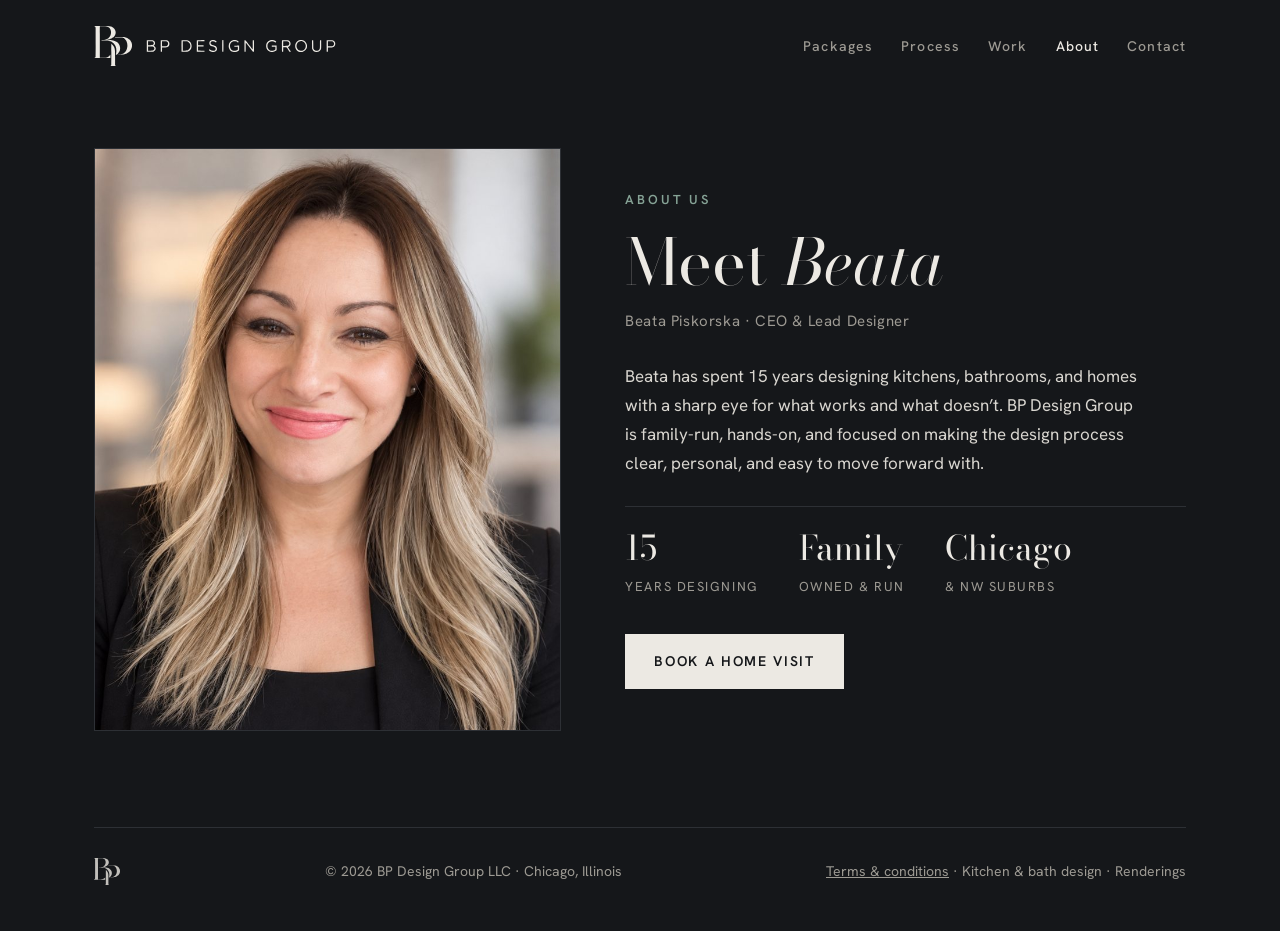
==== about.html @ d82a1bcd "New headshot and bio on About page Co-Authored-By: Claude Opus 5.5 <noreply@anthropic.com>" ====
<!doctype html>
<html lang="en">
<head>
<meta charset="utf-8">
<meta name="viewport" content="width=device-width, initial-scale=1">
<title>About | BP Design Group</title>
<meta name="description" content="BP Design Group is a family-run kitchen and bath design firm led by Beata Piskorska, with 15 years of experience designing homes in Chicago and the northwest suburbs.">
<meta property="og:title" content="About BP Design Group">
<meta property="og:description" content="A family-run kitchen and bath design firm led by Beata Piskorska.">
<meta property="og:type" content="website">
<meta property="og:url" content="https://bpdesignchi.com/about.html">
<meta property="og:image" content="https://bpdesignchi.com/img/beata-headshot.jpg">
<meta name="theme-color" content="#15171A">
<link rel="icon" href="favicon.svg" type="image/svg+xml">
<link rel="canonical" href="https://bpdesignchi.com/about.html">
<link rel="preconnect" href="https://fonts.googleapis.com"><link rel="preconnect" href="https://fonts.gstatic.com" crossorigin>
<link href="https://fonts.googleapis.com/css2?family=Bodoni+Moda:ital,opsz,wght@0,6..96,400;1,6..96,400&family=Hanken+Grotesk:wght@400;500;600&display=swap" rel="stylesheet">
<style>
  :root { --bg:#15171A; --raised:#1C1F23; --text:#ECE9E3; --soft:#9D9A93; --rule:#2D3035; --acc:#86A396; --g:24px; }
  * { box-sizing:border-box; }
  body { margin:0; background:var(--bg); color:var(--text); font:400 17px/1.7 "Hanken Grotesk", system-ui, sans-serif; }
  a { color:inherit; }
  .wrap { max-width:1140px; margin:0 auto; padding:0 var(--g); }
  header.top { display:flex; justify-content:space-between; align-items:center; padding:26px 0; }
  .brand { display:inline-flex; align-items:center; gap:14px; text-decoration:none; }
  .brand img { display:block; height:auto; }
  .brand-mark { width:38px; } .brand-word { width:190px; }
  nav a { margin-left:28px; text-decoration:none; font-size:14px; font-weight:500; letter-spacing:.08em; color:var(--soft); }
  nav a:hover, nav a[aria-current] { color:var(--text); }
  .about { display:grid; grid-template-columns:minmax(0, 5fr) minmax(0, 6fr); gap:64px; align-items:center; padding:56px 0 96px; }
  .portrait { margin:0; }
  .portrait img { display:block; width:100%; height:auto; border:1px solid var(--rule); }
  .eyebrow { font-size:13px; font-weight:600; letter-spacing:.22em; text-transform:uppercase; color:var(--acc); margin:0 0 18px; }
  h1 { font:400 clamp(40px,5vw,64px)/1.05 "Bodoni Moda", serif; margin:0; }
  h1 em { font-style:italic; }
  .role { margin:12px 0 28px; color:var(--soft); font-size:15px; letter-spacing:.04em; }
  .about p.body { color:#D9D6D0; margin:0 0 18px; max-width:52ch; }
  .facts { display:flex; flex-wrap:wrap; gap:14px 40px; list-style:none; padding:24px 0 0; margin:28px 0 34px; border-top:1px solid var(--rule); }
  .facts strong { display:block; font:400 34px/1 "Bodoni Moda", serif; color:var(--text); margin-bottom:6px; }
  .facts span { font-size:13px; letter-spacing:.12em; text-transform:uppercase; color:var(--soft); }
  .btn { display:inline-block; padding:15px 28px; background:var(--text); color:var(--bg); text-decoration:none; font-weight:600; font-size:14px; letter-spacing:.12em; text-transform:uppercase; border:1px solid var(--text); transition:background .2s,color .2s; }
  .btn:hover { background:transparent; color:var(--text); }
  footer { padding:30px 0 46px; border-top:1px solid var(--rule); font-size:14px; color:var(--soft); display:flex; flex-wrap:wrap; gap:8px 24px; justify-content:space-between; align-items:center; }
  .foot-mark { display:block; width:26px; height:auto; opacity:.8; }
  a:focus-visible { outline:2px solid var(--acc); outline-offset:3px; }
  @media (max-width:880px) {
    nav { display:none; }
    .about { grid-template-columns:1fr; gap:36px; padding-top:24px; }
    .portrait { max-width:420px; }
  }
  @media (max-width:420px) { .brand-word { width:150px; } .brand-mark { width:32px; } }
</style>
</head>
<body>
<div class="wrap">
  <header class="top">
    <a class="brand" href="/" aria-label="BP Design Group, home"><img class="brand-mark" src="logo-mark.svg" width="38" height="40" alt=""><img class="brand-word" src="logo-wordmark.svg" width="190" height="12" alt="BP Design Group"></a>
    <nav><a href="/#packages">Packages</a><a href="/#process">Process</a><a href="work.html">Work</a><a href="about.html" aria-current="page">About</a><a href="/#contact">Contact</a></nav>
  </header>

  <main class="about">
    <figure class="portrait">
      <img src="img/beata-headshot.jpg" width="800" height="1000" alt="Beata Piskorska, CEO and Lead Designer of BP Design Group">
    </figure>
    <div>
      <p class="eyebrow">About us</p>
      <h1>Meet <em>Beata</em></h1>
      <p class="role">Beata Piskorska · CEO &amp; Lead Designer</p>
      <p class="body">Beata has spent 15 years designing kitchens, bathrooms, and homes with a sharp eye for what works and what doesn&rsquo;t. BP Design Group is family-run, hands-on, and focused on making the design process clear, personal, and easy to move forward with.</p>
      <ul class="facts">
        <li><strong>15</strong><span>Years designing</span></li>
        <li><strong>Family</strong><span>Owned &amp; run</span></li>
        <li><strong>Chicago</strong><span>&amp; NW suburbs</span></li>
      </ul>
      <a class="btn" href="/#packages">Book a home visit</a>
    </div>
  </main>

  <footer><img class="foot-mark" src="logo-mark.svg" width="26" height="27" alt=""><span>© <span id="year">2026</span> BP Design Group LLC · Chicago, Illinois</span><span><a href="terms.html">Terms &amp; conditions</a> · Kitchen &amp; bath design · Renderings</span></footer>
</div>
<script>document.getElementById("year").textContent = new Date().getFullYear();</script>
</body>
</html>
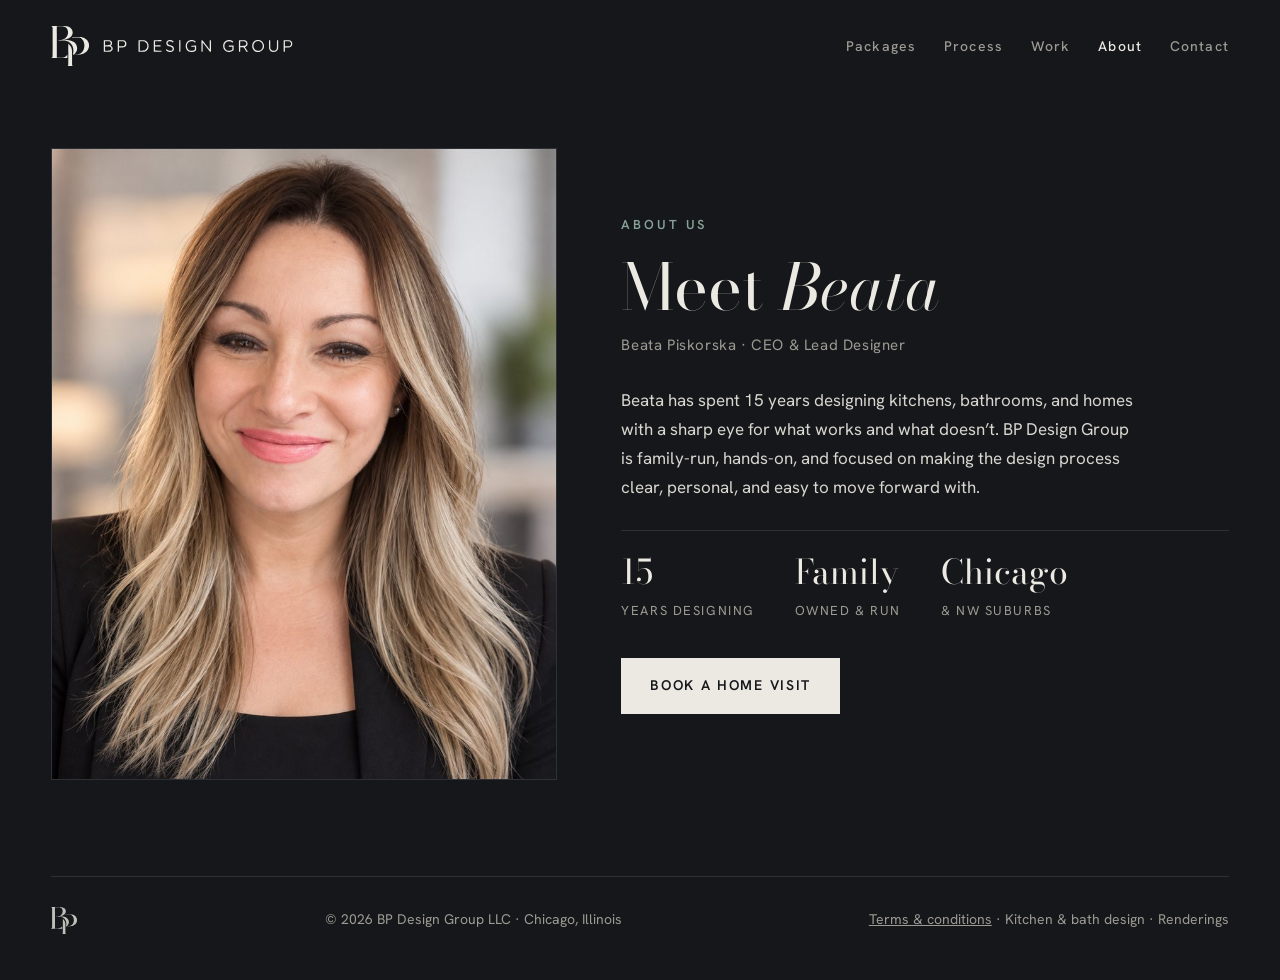
==== commit 0e2e8bfb: "Wider desktop layout, mobile menu on every page, pricing note, wording aligned with terms Co-Authore" ====
--- a/about.html
+++ b/about.html
@@ -50,12 +50,14 @@
   }
   @media (max-width:420px) { .brand-word { width:150px; } .brand-mark { width:32px; } }
 </style>
+<link rel="stylesheet" href="site.css">
 </head>
 <body>
 <div class="wrap">
   <header class="top">
     <a class="brand" href="/" aria-label="BP Design Group, home"><img class="brand-mark" src="logo-mark.svg" width="38" height="40" alt=""><img class="brand-word" src="logo-wordmark.svg" width="190" height="12" alt="BP Design Group"></a>
-    <nav><a href="/#packages">Packages</a><a href="/#process">Process</a><a href="work.html">Work</a><a href="about.html" aria-current="page">About</a><a href="/#contact">Contact</a></nav>
+    <button type="button" class="menu-btn" aria-expanded="false" aria-controls="site-nav"><span class="bars" aria-hidden="true"><i></i><i></i><i></i></span>Menu</button>
+    <nav id="site-nav" aria-label="Main"><a href="/#packages">Packages</a><a href="/#process">Process</a><a href="work.html">Work</a><a href="about.html" aria-current="page">About</a><a href="/#contact">Contact</a></nav>
   </header>
 
   <main class="about">
@@ -79,5 +81,6 @@
   <footer><img class="foot-mark" src="logo-mark.svg" width="26" height="27" alt=""><span>© <span id="year">2026</span> BP Design Group LLC · Chicago, Illinois</span><span><a href="terms.html">Terms &amp; conditions</a> · Kitchen &amp; bath design · Renderings</span></footer>
 </div>
 <script>document.getElementById("year").textContent = new Date().getFullYear();</script>
+<script src="site.js" defer></script>
 </body>
 </html>
--- a/site.css
+++ b/site.css
@@ -0,0 +1,24 @@
+/* Shared across all pages: loaded after each page's own styles. */
+
+/* Wider layout on large screens, comfortable gutters on small ones. */
+.wrap { max-width:1360px; padding:0 clamp(20px, 4vw, 56px); }
+@media (min-width:1440px) { body { font-size:18px; } }
+
+/* Header and mobile menu */
+header.top { position:relative; gap:20px; }
+.menu-btn { display:none; align-items:center; gap:10px; background:none; border:1px solid var(--rule); color:var(--text); font:600 13px/1 "Hanken Grotesk", sans-serif; letter-spacing:.14em; text-transform:uppercase; padding:11px 14px; cursor:pointer; }
+.menu-btn .bars { display:grid; gap:4px; width:16px; }
+.menu-btn .bars i { display:block; height:1.5px; background:currentColor; transition:transform .2s, opacity .2s; }
+.menu-btn[aria-expanded="true"] .bars i:nth-child(1) { transform:translateY(5.5px) rotate(45deg); }
+.menu-btn[aria-expanded="true"] .bars i:nth-child(2) { opacity:0; }
+.menu-btn[aria-expanded="true"] .bars i:nth-child(3) { transform:translateY(-5.5px) rotate(-45deg); }
+.menu-btn:focus-visible { outline:2px solid var(--acc); outline-offset:3px; }
+
+@media (max-width:880px) {
+  .menu-btn { display:inline-flex; }
+  header.top nav { display:none; position:absolute; top:calc(100% - 10px); left:0; right:0; z-index:30; flex-direction:column; background:var(--raised); border:1px solid var(--rule); box-shadow:0 18px 40px rgba(0,0,0,.45); }
+  header.top nav.open { display:flex; }
+  header.top nav a { margin:0; padding:15px 20px; font-size:16px; letter-spacing:.06em; color:var(--text); border-top:1px solid var(--rule); }
+  header.top nav a:first-child { border-top:0; }
+}
+@media (prefers-reduced-motion: reduce) { .menu-btn .bars i { transition:none; } }
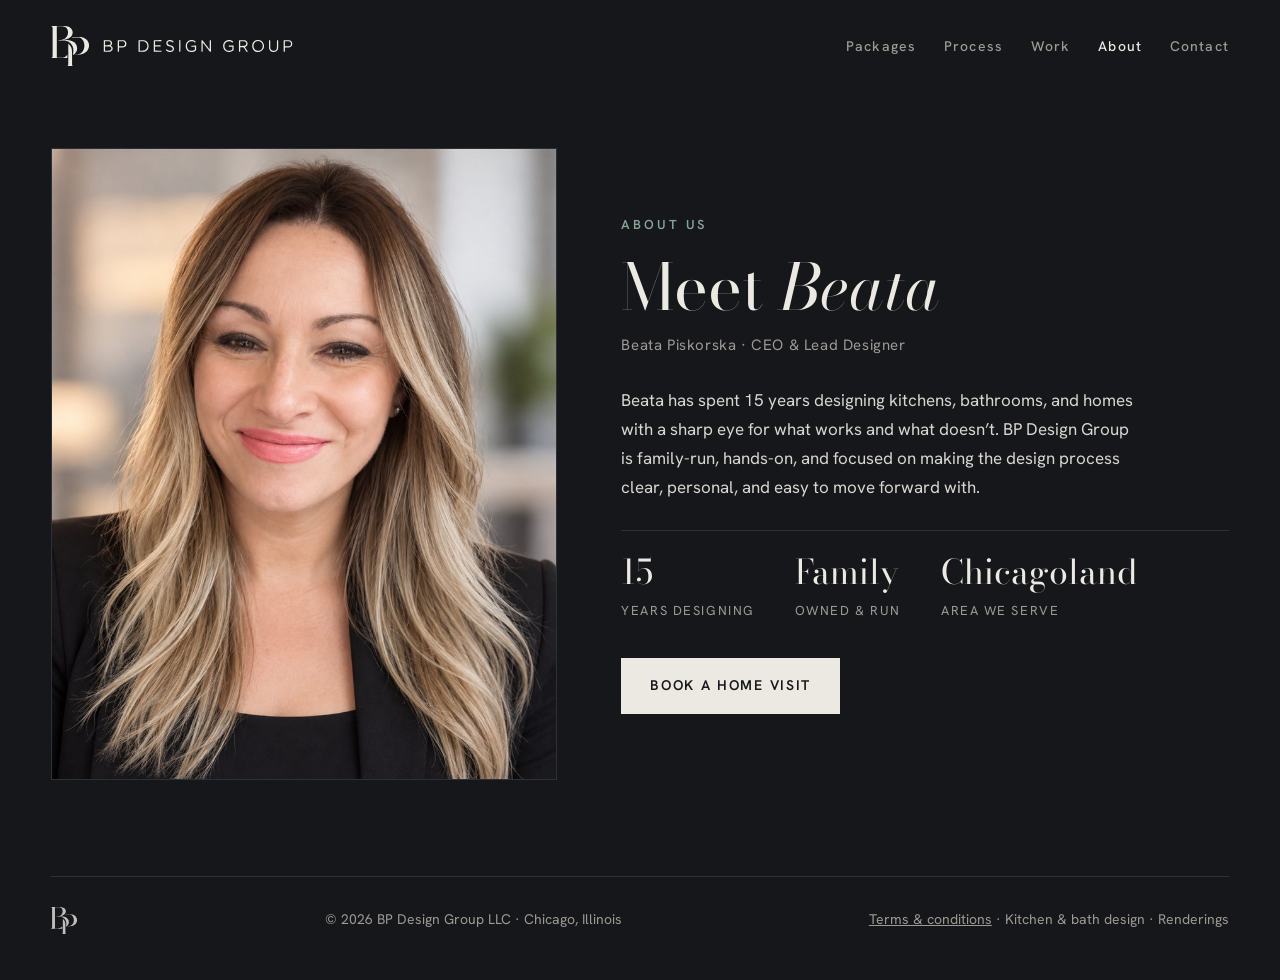
==== commit b806be5c: "Required phone, structured project address with verification, Chicagoland Area wording Co-Authored-B" ====
--- a/about.html
+++ b/about.html
@@ -4,7 +4,7 @@
 <meta charset="utf-8">
 <meta name="viewport" content="width=device-width, initial-scale=1">
 <title>About | BP Design Group</title>
-<meta name="description" content="BP Design Group is a family-run kitchen and bath design firm led by Beata Piskorska, with 15 years of experience designing homes in Chicago and the northwest suburbs.">
+<meta name="description" content="BP Design Group is a family-run kitchen and bath design firm led by Beata Piskorska, with 15 years of experience designing homes across the Chicagoland Area.">
 <meta property="og:title" content="About BP Design Group">
 <meta property="og:description" content="A family-run kitchen and bath design firm led by Beata Piskorska.">
 <meta property="og:type" content="website">
@@ -72,7 +72,7 @@
       <ul class="facts">
         <li><strong>15</strong><span>Years designing</span></li>
         <li><strong>Family</strong><span>Owned &amp; run</span></li>
-        <li><strong>Chicago</strong><span>&amp; NW suburbs</span></li>
+        <li><strong>Chicagoland</strong><span>Area we serve</span></li>
       </ul>
       <a class="btn" href="/#packages">Book a home visit</a>
     </div>
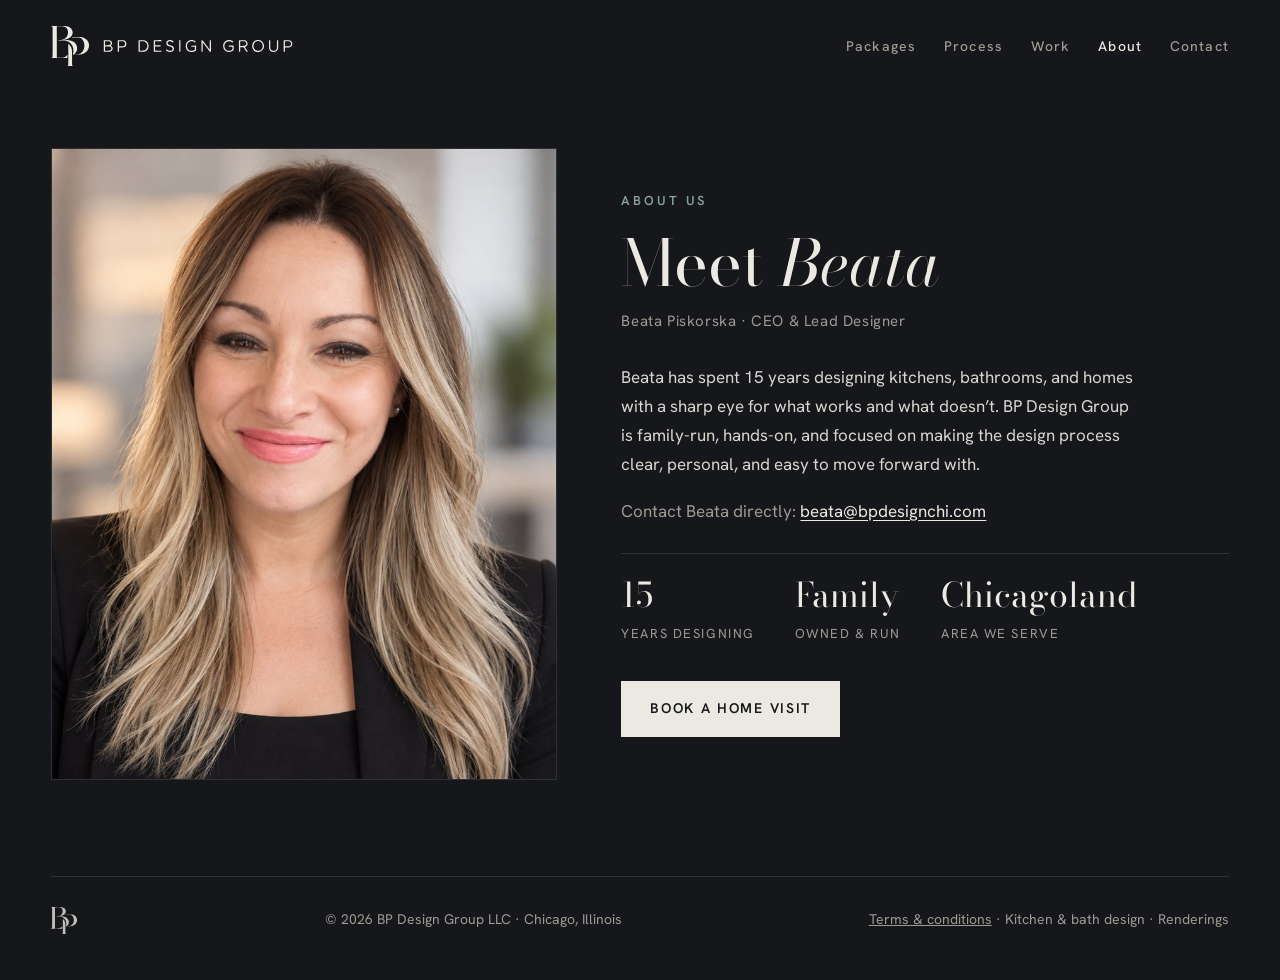
==== commit 6fbd93b6: "Three-step booking with room types; hide multi-room price until rooms chosen; Beata's direct email C" ====
--- a/about.html
+++ b/about.html
@@ -35,6 +35,8 @@
   h1 em { font-style:italic; }
   .role { margin:12px 0 28px; color:var(--soft); font-size:15px; letter-spacing:.04em; }
   .about p.body { color:#D9D6D0; margin:0 0 18px; max-width:52ch; }
+  .direct { margin:6px 0 0; color:var(--soft); }
+  .direct a { color:var(--text); text-underline-offset:3px; }
   .facts { display:flex; flex-wrap:wrap; gap:14px 40px; list-style:none; padding:24px 0 0; margin:28px 0 34px; border-top:1px solid var(--rule); }
   .facts strong { display:block; font:400 34px/1 "Bodoni Moda", serif; color:var(--text); margin-bottom:6px; }
   .facts span { font-size:13px; letter-spacing:.12em; text-transform:uppercase; color:var(--soft); }
@@ -69,6 +71,7 @@
       <h1>Meet <em>Beata</em></h1>
       <p class="role">Beata Piskorska · CEO &amp; Lead Designer</p>
       <p class="body">Beata has spent 15 years designing kitchens, bathrooms, and homes with a sharp eye for what works and what doesn&rsquo;t. BP Design Group is family-run, hands-on, and focused on making the design process clear, personal, and easy to move forward with.</p>
+      <p class="direct">Contact Beata directly: <a href="mailto:beata@bpdesignchi.com">beata@bpdesignchi.com</a></p>
       <ul class="facts">
         <li><strong>15</strong><span>Years designing</span></li>
         <li><strong>Family</strong><span>Owned &amp; run</span></li>
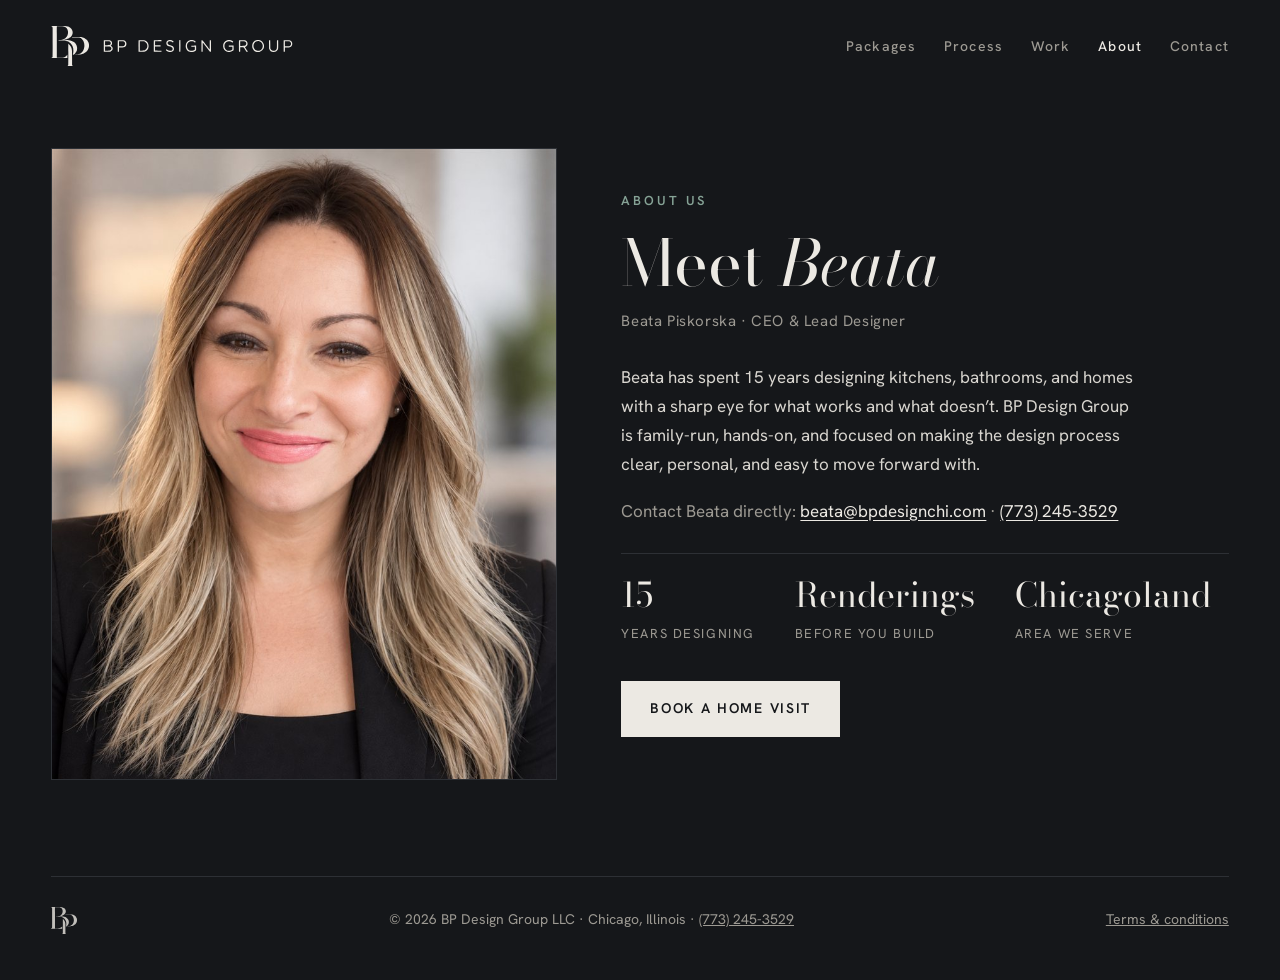
==== commit c94628e4: "Portfolio, before/after grid, photo viewer, phone number, pricing layout - Home: four before/afters " ====
--- a/about.html
+++ b/about.html
@@ -71,17 +71,17 @@
       <h1>Meet <em>Beata</em></h1>
       <p class="role">Beata Piskorska · CEO &amp; Lead Designer</p>
       <p class="body">Beata has spent 15 years designing kitchens, bathrooms, and homes with a sharp eye for what works and what doesn&rsquo;t. BP Design Group is family-run, hands-on, and focused on making the design process clear, personal, and easy to move forward with.</p>
-      <p class="direct">Contact Beata directly: <a href="mailto:beata@bpdesignchi.com">beata@bpdesignchi.com</a></p>
+      <p class="direct">Contact Beata directly: <a href="mailto:beata@bpdesignchi.com">beata@bpdesignchi.com</a> · <a href="tel:+17732453529">(773) 245-3529</a></p>
       <ul class="facts">
         <li><strong>15</strong><span>Years designing</span></li>
-        <li><strong>Family</strong><span>Owned &amp; run</span></li>
+        <li><strong>Renderings</strong><span>Before you build</span></li>
         <li><strong>Chicagoland</strong><span>Area we serve</span></li>
       </ul>
       <a class="btn" href="/#packages">Book a home visit</a>
     </div>
   </main>
 
-  <footer><img class="foot-mark" src="logo-mark.svg" width="26" height="27" alt=""><span>© <span id="year">2026</span> BP Design Group LLC · Chicago, Illinois</span><span><a href="terms.html">Terms &amp; conditions</a> · Kitchen &amp; bath design · Renderings</span></footer>
+  <footer><img class="foot-mark" src="logo-mark.svg" width="26" height="27" alt=""><span>© <span id="year">2026</span> BP Design Group LLC · Chicago, Illinois · <a href="tel:+17732453529">(773) 245-3529</a></span><span><a href="terms.html">Terms &amp; conditions</a></span></footer>
 </div>
 <script>document.getElementById("year").textContent = new Date().getFullYear();</script>
 <script src="site.js" defer></script>
--- a/site.css
+++ b/site.css
@@ -22,3 +22,28 @@
   header.top nav a:first-child { border-top:0; }
 }
 @media (prefers-reduced-motion: reduce) { .menu-btn .bars i { transition:none; } }
+
+/* Photo viewer (site.js): project photos open larger in the page */
+.reveal .frame, .gallery img { cursor:zoom-in; }
+.reveal .frame:focus-visible, .gallery img:focus-visible { outline:2px solid var(--acc); outline-offset:3px; }
+dialog.lightbox { position:fixed; inset:0; width:100%; height:100%; max-width:100%; max-height:100%; margin:0; padding:0; border:0; background:rgba(10,11,13,.94); color:var(--text); overflow:hidden; }
+dialog.lightbox[open] { display:flex; align-items:center; justify-content:center; }
+dialog.lightbox::backdrop { background:transparent; }
+.lightbox img { display:block; max-width:94vw; max-height:84vh; height:auto; object-fit:contain; border:1px solid var(--rule); background:var(--raised); }
+.lightbox button { position:absolute; background:rgba(21,23,26,.72); border:1px solid var(--rule); color:var(--text); cursor:pointer; }
+.lightbox button:hover { background:var(--raised); border-color:var(--soft); }
+.lightbox button:focus-visible { outline:2px solid var(--acc); outline-offset:3px; }
+.lightbox .lb-close { top:16px; right:16px; width:48px; height:48px; font-size:30px; line-height:1; }
+.lightbox .lb-prev, .lightbox .lb-next { top:50%; transform:translateY(-50%); width:52px; height:72px; font-size:40px; line-height:1; }
+.lightbox .lb-prev { left:16px; } .lightbox .lb-next { right:16px; }
+.lightbox .lb-toggle { bottom:18px; left:50%; transform:translateX(-50%); padding:12px 18px; font:600 13px/1 "Hanken Grotesk", sans-serif; letter-spacing:.12em; text-transform:uppercase; color:var(--bg); background:var(--text); border-color:var(--text); }
+.lightbox .lb-toggle:hover { background:#fff; }
+.lightbox .lb-state { position:absolute; top:24px; left:20px; font-size:12px; font-weight:600; letter-spacing:.18em; text-transform:uppercase; padding:6px 10px; background:rgba(21,23,26,.8); }
+.lightbox [hidden] { display:none; }
+@media (max-width:600px) {
+  .lightbox .lb-prev, .lightbox .lb-next { top:auto; bottom:14px; transform:none; width:48px; height:48px; font-size:32px; }
+  .lightbox .lb-toggle { bottom:18px; }
+}
+
+/* Keep phone numbers on one line */
+a[href^="tel:"] { white-space:nowrap; }
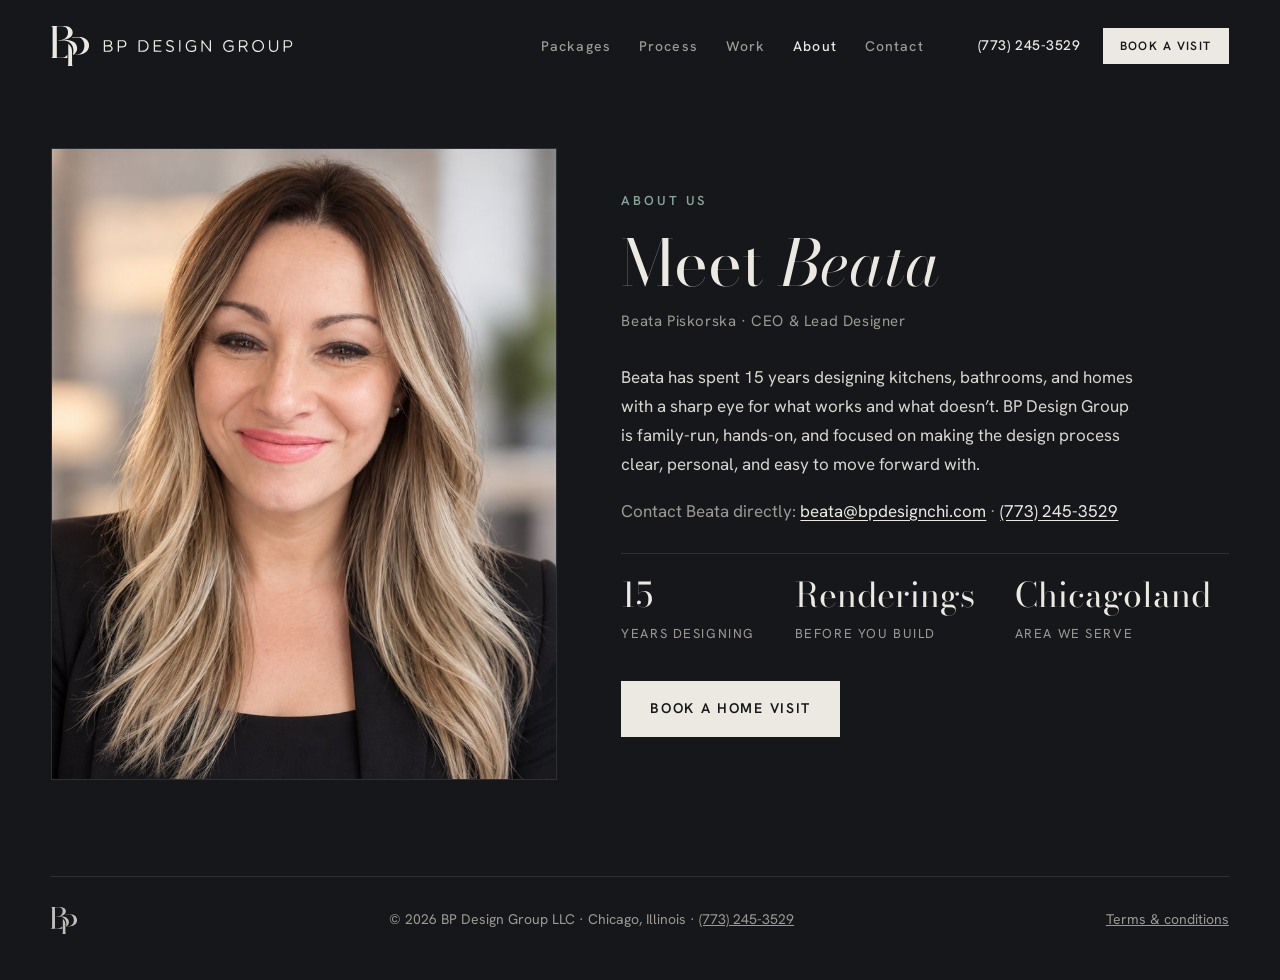
==== commit 0d8d50b7: "Test polish: header phone + Book a visit on every page, Call/Book bar on phones, hero trust line and" ====
--- a/about.html
+++ b/about.html
@@ -60,6 +60,7 @@
     <a class="brand" href="/" aria-label="BP Design Group, home"><img class="brand-mark" src="logo-mark.svg" width="38" height="40" alt=""><img class="brand-word" src="logo-wordmark.svg" width="190" height="12" alt="BP Design Group"></a>
     <button type="button" class="menu-btn" aria-expanded="false" aria-controls="site-nav"><span class="bars" aria-hidden="true"><i></i><i></i><i></i></span>Menu</button>
     <nav id="site-nav" aria-label="Main"><a href="/#packages">Packages</a><a href="/#process">Process</a><a href="work.html">Work</a><a href="about.html" aria-current="page">About</a><a href="/#contact">Contact</a></nav>
+    <div class="head-actions"><a class="head-phone" href="tel:+17732453529">(773) 245-3529</a><a class="head-cta" href="/#packages">Book a visit</a></div>
   </header>
 
   <main class="about">
--- a/site.css
+++ b/site.css
@@ -24,8 +24,8 @@
 @media (prefers-reduced-motion: reduce) { .menu-btn .bars i { transition:none; } }
 
 /* Photo viewer (site.js): project photos open larger in the page */
-.reveal .frame, .gallery img { cursor:zoom-in; }
-.reveal .frame:focus-visible, .gallery img:focus-visible { outline:2px solid var(--acc); outline-offset:3px; }
+.reveal .frame, .gallery img, .step-shots img { cursor:zoom-in; }
+.reveal .frame:focus-visible, .gallery img:focus-visible, .step-shots img:focus-visible { outline:2px solid var(--acc); outline-offset:3px; }
 dialog.lightbox { position:fixed; inset:0; width:100%; height:100%; max-width:100%; max-height:100%; margin:0; padding:0; border:0; background:rgba(10,11,13,.94); color:var(--text); overflow:hidden; }
 dialog.lightbox[open] { display:flex; align-items:center; justify-content:center; }
 dialog.lightbox::backdrop { background:transparent; }
@@ -47,3 +47,29 @@
 
 /* Keep phone numbers on one line */
 a[href^="tel:"] { white-space:nowrap; }
+
+/* Section spacing, set per section in the page editor */
+section.space-tight { padding-top:clamp(28px, 3vw, 44px); padding-bottom:clamp(28px, 3vw, 44px); }
+section.space-roomy { padding-top:clamp(80px, 9vw, 136px); padding-bottom:clamp(80px, 9vw, 136px); }
+
+/* Header: phone and booking button */
+header.top nav { margin-left:auto; }
+.head-actions { display:flex; align-items:center; gap:22px; margin-left:34px; flex:none; }
+.head-phone { font-size:14px; font-weight:500; letter-spacing:.04em; color:var(--text); text-decoration:none; }
+.head-phone:hover { color:var(--acc); }
+.head-cta { display:inline-block; padding:11px 16px; background:var(--text); color:var(--bg); border:1px solid var(--text); text-decoration:none; font:600 12px/1 "Hanken Grotesk", sans-serif; letter-spacing:.12em; text-transform:uppercase; transition:background .2s, color .2s; }
+.head-cta:hover { background:transparent; color:var(--text); }
+.head-phone:focus-visible, .head-cta:focus-visible { outline:2px solid var(--acc); outline-offset:3px; }
+@media (max-width:1180px) { .head-phone { display:none; } }
+@media (max-width:880px) { .head-actions { display:none; } }
+
+/* Phones: Call / Book bar (site.js) */
+.mbar { display:none; }
+@media (max-width:880px) {
+  .mbar { position:fixed; left:0; right:0; bottom:0; z-index:40; display:grid; grid-template-columns:1fr 2fr; gap:8px; padding:10px 12px calc(10px + env(safe-area-inset-bottom)); background:rgba(21,23,26,.97); border-top:1px solid var(--rule); transform:translateY(110%); transition:transform .25s ease; }
+  .mbar.show { transform:none; }
+  .mbar a { display:flex; align-items:center; justify-content:center; min-height:46px; font:600 13px/1 "Hanken Grotesk", sans-serif; letter-spacing:.12em; text-transform:uppercase; text-decoration:none; border:1px solid var(--text); color:var(--text); }
+  .mbar .mbar-book { background:var(--text); color:var(--bg); }
+  body.has-mbar { padding-bottom:70px; }
+}
+@media (prefers-reduced-motion: reduce) { .mbar { transition:none; } }
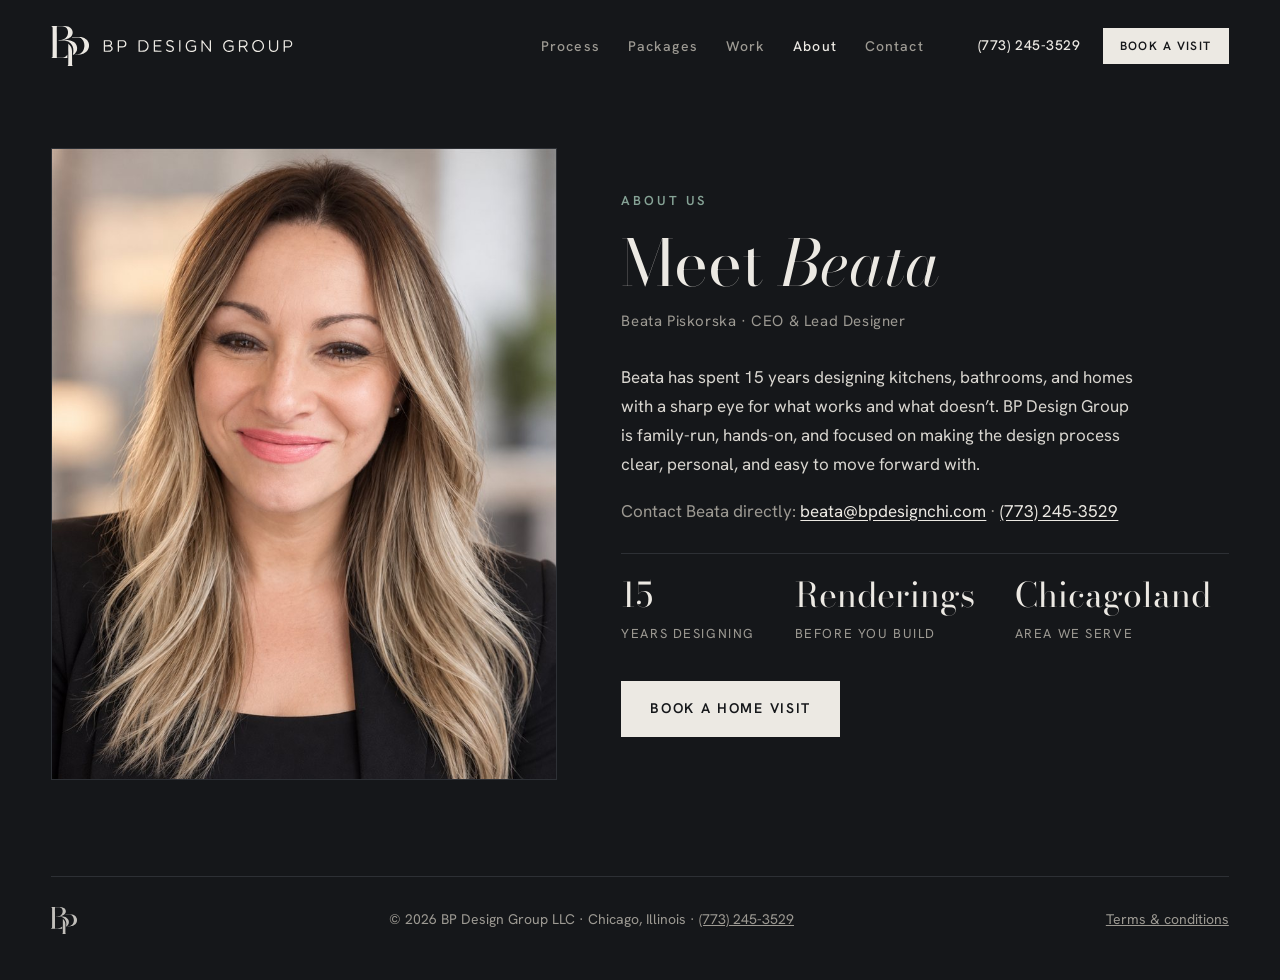
==== commit dd49f9fe: "Test: same menu order on every page Co-Authored-By: Claude Opus 5.5 <noreply@anthropic.com>" ====
--- a/about.html
+++ b/about.html
@@ -59,7 +59,7 @@
   <header class="top">
     <a class="brand" href="/" aria-label="BP Design Group, home"><img class="brand-mark" src="logo-mark.svg" width="38" height="40" alt=""><img class="brand-word" src="logo-wordmark.svg" width="190" height="12" alt="BP Design Group"></a>
     <button type="button" class="menu-btn" aria-expanded="false" aria-controls="site-nav"><span class="bars" aria-hidden="true"><i></i><i></i><i></i></span>Menu</button>
-    <nav id="site-nav" aria-label="Main"><a href="/#packages">Packages</a><a href="/#process">Process</a><a href="work.html">Work</a><a href="about.html" aria-current="page">About</a><a href="/#contact">Contact</a></nav>
+    <nav id="site-nav" aria-label="Main"><a href="/#process">Process</a><a href="/#packages">Packages</a><a href="work.html">Work</a><a href="about.html" aria-current="page">About</a><a href="/#contact">Contact</a></nav>
     <div class="head-actions"><a class="head-phone" href="tel:+17732453529">(773) 245-3529</a><a class="head-cta" href="/#packages">Book a visit</a></div>
   </header>
 
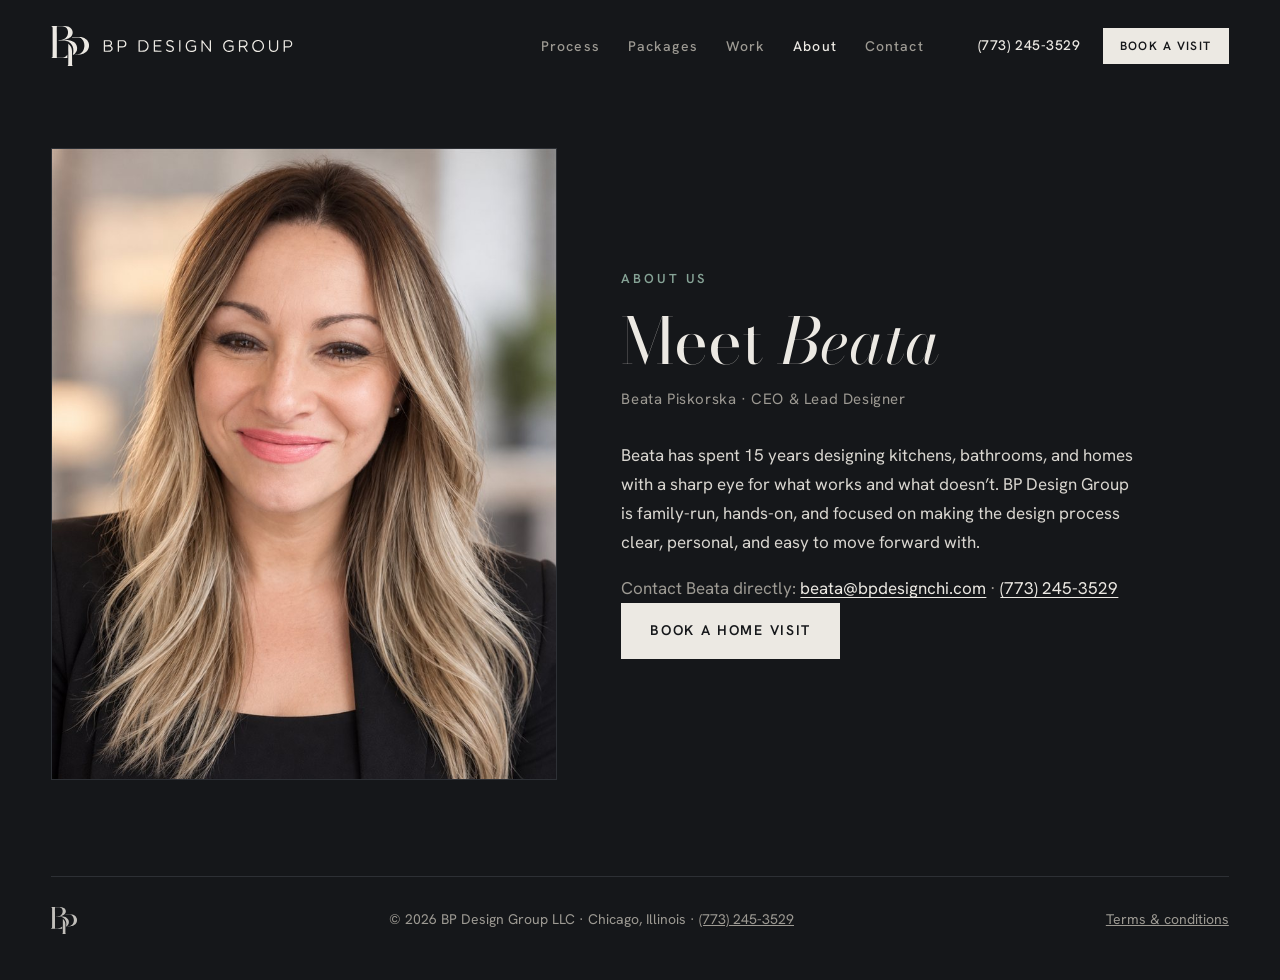
==== commit eea52ca3: "Test: Work page drops sections already on the home page; contact box in its own shade; About facts r" ====
--- a/about.html
+++ b/about.html
@@ -73,11 +73,6 @@
       <p class="role">Beata Piskorska · CEO &amp; Lead Designer</p>
       <p class="body">Beata has spent 15 years designing kitchens, bathrooms, and homes with a sharp eye for what works and what doesn&rsquo;t. BP Design Group is family-run, hands-on, and focused on making the design process clear, personal, and easy to move forward with.</p>
       <p class="direct">Contact Beata directly: <a href="mailto:beata@bpdesignchi.com">beata@bpdesignchi.com</a> · <a href="tel:+17732453529">(773) 245-3529</a></p>
-      <ul class="facts">
-        <li><strong>15</strong><span>Years designing</span></li>
-        <li><strong>Renderings</strong><span>Before you build</span></li>
-        <li><strong>Chicagoland</strong><span>Area we serve</span></li>
-      </ul>
       <a class="btn" href="/#packages">Book a home visit</a>
     </div>
   </main>
